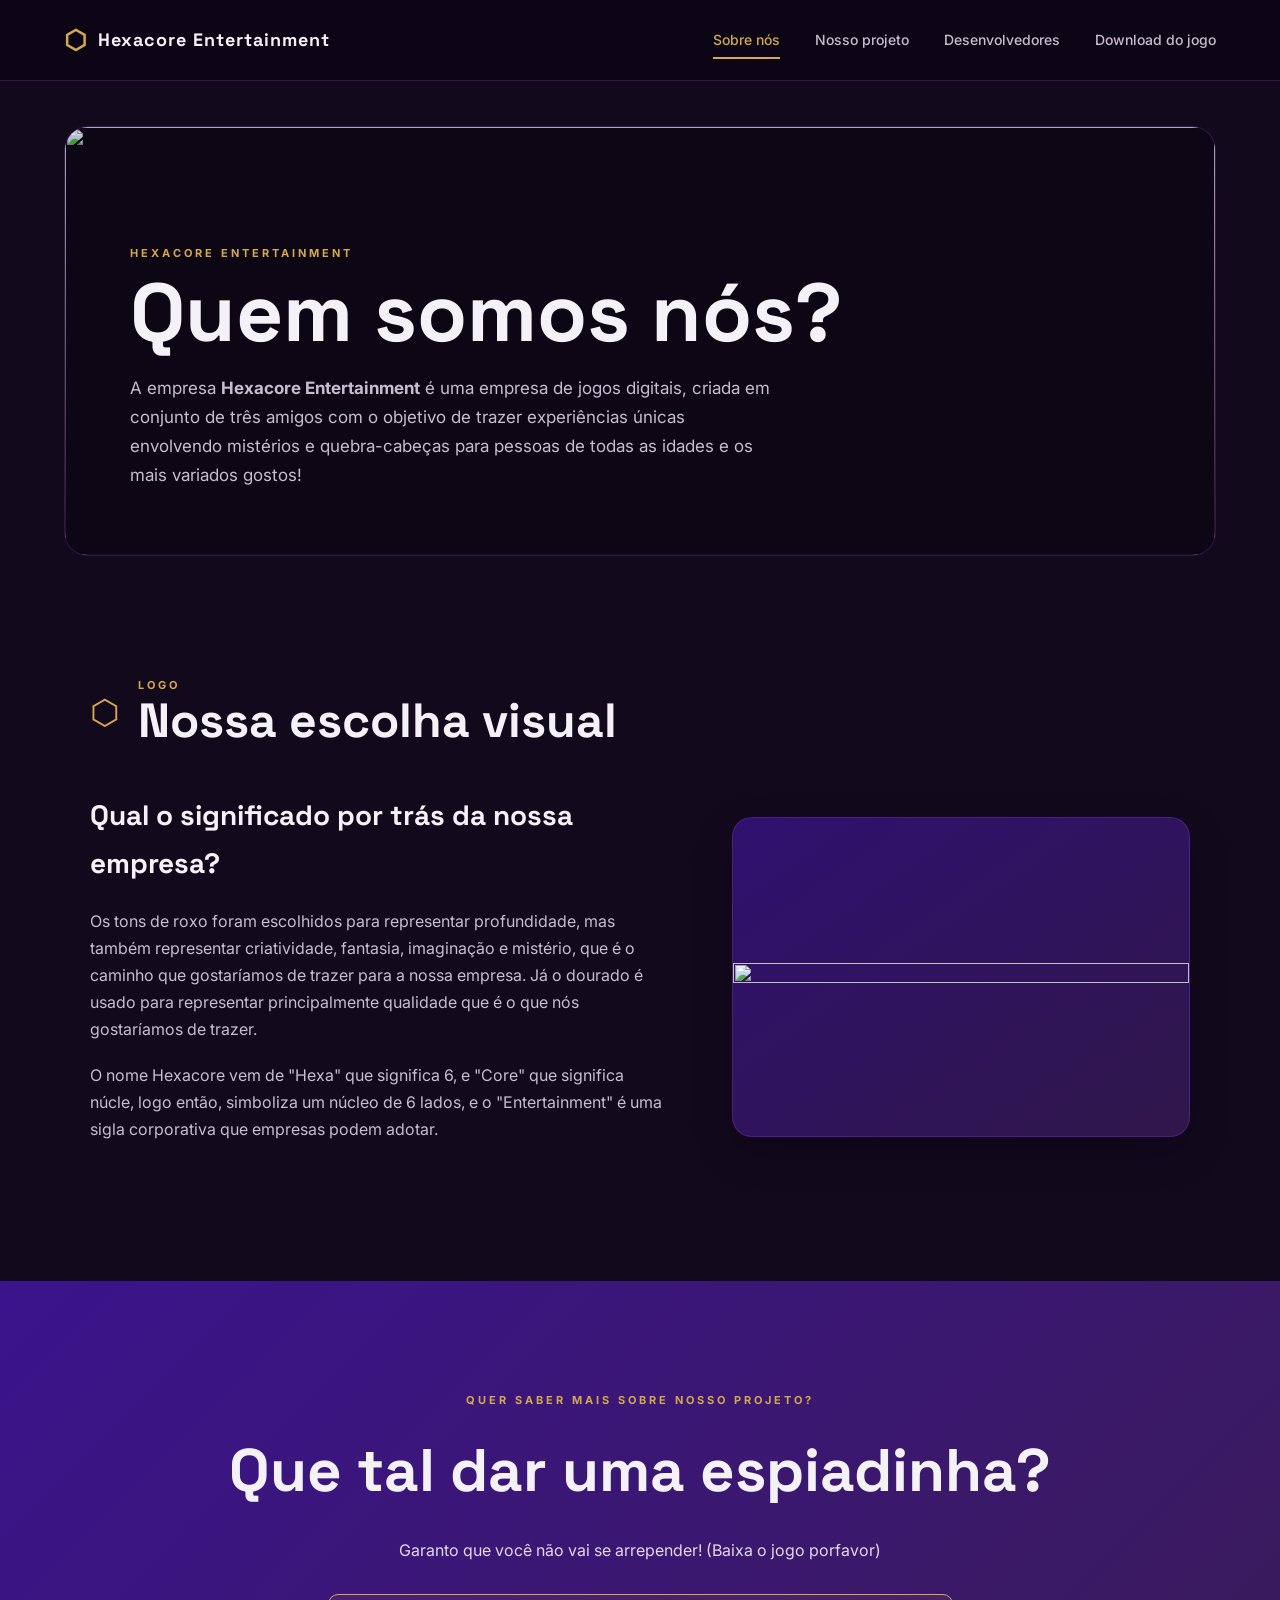
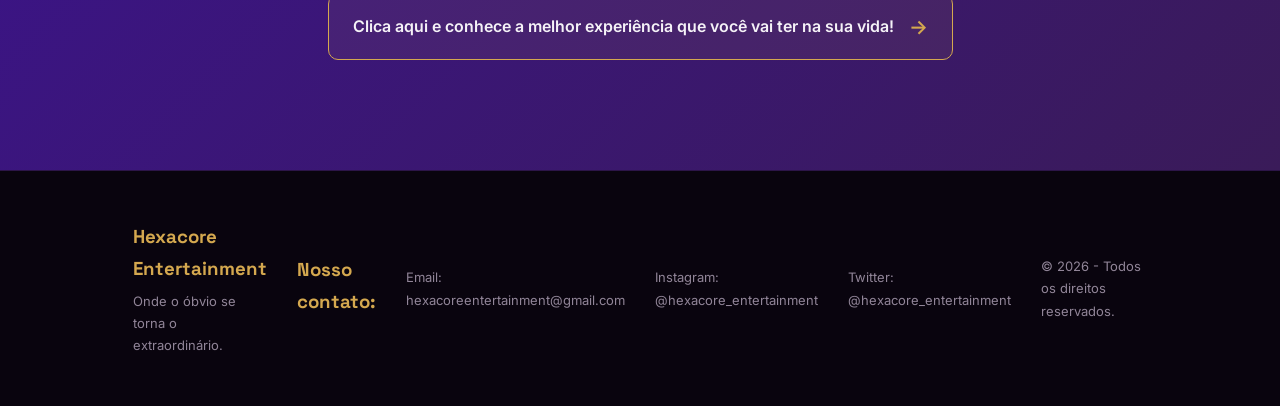
==== index.html @ 91d8fee3 "Add files via upload" ====
<!DOCTYPE html>
<html lang="pt-BR">
<head>
    <meta charset="UTF-8">
    <meta name="viewport" content="width=device-width, initial-scale=1.0">
    <title>Hexacore Entertainment | Início</title>
    <link rel="stylesheet" href="style.css">
</head>
<body>
    <header class="navegacao">
        <div class="ncaixa">
            <a href="index.html" class="logosite"><span>⬡</span>Hexacore Entertainment</a>
            <nav>
                <a href="index.html" class="active">Sobre nós</a>
                <a href="jogo.html">Nosso projeto</a>
                <a href="desenvolvedores.html">Desenvolvedores</a>
                <a href="download.html">Download do jogo</a>
            </nav>
        </div>
    </header>

    <main>
        <section class="bannerhex">
            <div class="bannerhexacore">

                <img src="imagens/BANNER HEXACORE.png">

                <div class="efeitobannerhex">

                    <p class="titulozinhohex">Hexacore Entertainment</p>
                    <h1>Quem somos nós?</h1>
                    <p>A empresa <strong>Hexacore Entertainment</strong> é uma empresa de jogos digitais, criada em conjunto de três amigos com o objetivo de trazer experiências únicas envolvendo mistérios e quebra-cabeças para pessoas de todas as idades e os mais variados gostos!</p>

                </div>
            </div>
        </section>

        <section class="logohex">
            <div class="titulogohex">
                <span>⬡</span>

                <div>

                    <p>Logo</p>
                    <h2>Nossa escolha visual</h2>

                </div>
            </div>
            
            <div class="campohex">

                <div class="campothex">

                    <h3>Qual o significado por trás da nossa empresa?</h3>
                    <p>Os tons de roxo foram escolhidos para representar profundidade, mas também representar criatividade, fantasia, imaginação e mistério, que é o caminho que gostaríamos de trazer para a nossa empresa. Já o dourado é usado para representar principalmente qualidade que é o que nós gostaríamos de trazer.</p>
                    <p>O nome Hexacore vem de "Hexa" que significa 6, e "Core" que significa núcle, logo então, simboliza um núcleo de 6 lados, e o "Entertainment" é uma sigla corporativa que empresas podem adotar.</p>
                
                </div>

                <div class="fotologohex">

                    <img src="imagens/LOGO HEXACORE.png">

                </div>
            </div>
        </section>

        <section class="pagprohex">
            <div class="pagprochex">

                <p class="titulozinhohex">Quer saber mais sobre nosso projeto?</p>
                <h2>Que tal dar uma espiadinha?</h2>
                <p>Garanto que você não vai se arrepender! (Baixa o jogo porfavor)</p>

                <a href="jogo.html" class="botaopagjogo">Clica aqui e conhece a melhor experiência que você vai ter na sua vida!<span>→</span></a>

            </div>
        </section>
    </main>

    <footer>
        <div class="chamanos">
            <div>

                <h3>Hexacore Entertainment</h3>
                <p>Onde o óbvio se torna o extraordinário.</p>

            </div>

            <h3>Nosso contato:</h3>
            <p>Email: hexacoreentertainment@gmail.com</p>
            <p>Instagram: @hexacore_entertainment</p>
            <p>Twitter: @hexacore_entertainment</p>
            <p>© 2026 - Todos os direitos reservados.</p>

        </div>
    </footer>

    <script src="script.js"></script>

</body>

</html>
---- style.css ----
@import url('https://fonts.googleapis.com/css2?family=Inter:wght@300;400;500;600;700&family=Space+Grotesk:wght@400;500;600;700&display=swap');

:root {
    --roxo: #3B138C;
    --roxo-escuro: #3A1B59;
    --roxo-claro: #9349F2;

    --fundo: #12091d;
    --fundo-escuro: #0d0615;

    --texto: #f5f2f7;
    --texto-suave: #c8bdd0;

    --borda: rgba(147, 73, 242, 0.25);

    --dourado: #D4A84F;
    --dourado-claro: #E7C46A;

    /* Jogo / Download */
    --vinho: #471829;
    --vinho-escuro: #30101B;
    --bege: #A68263;
    --marrom: #8C6354;
    --marrom-escuro: #734743;
    --fundo-jogo: #1b0b12;
    --texto-suave-jogo: #d7c4b8;
}

* {
    margin: 0;
    padding: 0;
    box-sizing: border-box;
}

html {
    scroll-behavior: smooth;
}

body {
    font-family: 'Inter', sans-serif;
    background: var(--fundo);
    color: var(--texto);
    line-height: 1.7;
}

img {
    max-width: 100%;
    display: block;
}

a {
    text-decoration: none;
    color: inherit;
}

section {
    position: relative;
}

.navegacao {
    position: sticky;
    top: 0;
    z-index: 1000;
    width: 100%;
    background: rgba(13, 6, 21, 0.92);
    backdrop-filter: blur(15px);
    border-bottom: 1px solid var(--borda);
}

.ncaixa {
    width: min(1200px, 90%);
    margin: auto;
    min-height: 80px;
    display: flex;
    align-items: center;
    justify-content: space-between;
    gap: 30px;
}

.logosite {
    display: flex;
    align-items: center;
    gap: 10px;
    font-family: 'Space Grotesk', sans-serif;
    font-size: 18px;
    font-weight: 700;
    letter-spacing: 1px;
    white-space: nowrap;
}

.logosite span {
    color: var(--dourado);
    font-size: 26px;
    line-height: 1;
    transition: 0.3s;
}

.logosite:hover span {
    transform: rotate(30deg) scale(1.1);
    color: var(--dourado-claro);
}

nav {
    display: flex;
    align-items: center;
    gap: 35px;
}

nav a {
    position: relative;
    color: var(--texto-suave);
    font-size: 14px;
    font-weight: 500;
    padding: 10px 0;
    transition: 0.3s;
}

nav a:hover,
nav a.active {
    color: var(--dourado);
}

nav a::after {
    content: "";
    position: absolute;
    left: 0;
    bottom: 3px;
    width: 0;
    height: 2px;
    background: var(--dourado);
    transition: 0.3s;
}

nav a:hover::after,
nav a.active::after {
    width: 100%;
}

.bannerhex {
    width: min(1200px, 90%);
    margin: 45px auto 0;
}

.bannerhexacore {
    position: relative;
    width: 100%;
    height: 430px;
    overflow: hidden;
    border-radius: 24px;
    border: 1px solid var(--borda);
    background: var(--fundo-escuro);
}

.bannerhexacore img {
    width: 100%;
    height: 100%;
    object-fit: cover;
    transition: 0.6s;
}

.bannerhexacore:hover img {
    transform: scale(1.03);
}

.efeitobannerhex {
    position: absolute;
    inset: 0;
    display: flex;
    flex-direction: column;
    justify-content: flex-end;
    padding: 65px;
    background: linear-gradient(
        to top,
        rgba(13, 6, 21, 0.95),
        rgba(13, 6, 21, 0.10)
    );
}

.efeitobannerhex h1 {
    font-family: 'Space Grotesk', sans-serif;
    font-size: clamp(42px, 7vw, 82px);
    line-height: 1;
    margin: 10px 0 20px;
}

.efeitobannerhex p:last-child {
    max-width: 650px;
    color: var(--texto-suave);
    font-size: 17px;
}

.titulozinhohex,
.titulozinhoman,
.titulozinhodow {
    color: var(--dourado);
    font-size: 11px;
    font-weight: 700;
    letter-spacing: 3px;
    text-transform: uppercase;
}

.logohex {
    width: min(1100px, 90%);
    margin: 120px auto;
}

.titulogohex,
.descpersoman,
.desenman,
.mapamana,
.equipehex,
.baixajogo {
    display: flex;
    align-items: center;
    gap: 18px;
    margin-bottom: 45px;
}

.titulogohex > span,
.descpersoman > span,
.desenman > span,
.mapamana > span,
.equipehex > span,
.baixajogo > span {
    color: var(--dourado);
    font-size: 34px;
    line-height: 1;
}

.titulogohex p,
.descpersoman p,
.desenman p,
.mapamana p,
.equipehex p,
.baixajogo p {
    color: var(--dourado);
    font-size: 11px;
    font-weight: 700;
    letter-spacing: 3px;
    text-transform: uppercase;
}

.titulogohex h2,
.descpersoman h2,
.desenman h2,
.mapamana h2,
.equipehex h2,
.baixajogo h2 {
    font-family: 'Space Grotesk', sans-serif;
    font-size: clamp(30px, 4vw, 48px);
    line-height: 1.1;
}

.campohex {
    display: grid;
    grid-template-columns: 1fr 0.8fr;
    gap: 70px;
    align-items: center;
}

.campothex h3 {
    font-family: 'Space Grotesk', sans-serif;
    font-size: 28px;
    margin-bottom: 20px;
}

.campothex p {
    color: var(--texto-suave);
    margin-bottom: 18px;
}

.fotologohex {
    min-height: 320px;
    padding: 0;
    display: flex;
    align-items: center;
    justify-content: center;
    background: linear-gradient(
        145deg,
        rgba(59, 19, 140, 0.75),
        rgba(58, 27, 89, 0.75)
    );
    border: 1px solid var(--borda);
    border-radius: 20px;
    overflow: hidden;
    transition: 0.4s;
    box-shadow: 0 15px 40px rgba(0, 0, 0, 0.20);
}

.fotologohex:hover {
    border-color: var(--roxo-claro);
    transform: translateY(-5px);
    box-shadow: 0 20px 45px rgba(59, 19, 140, 0.35);
}

.fotologohex img {
    width: 100%;
    height: 100%;
    max-width: none;
    object-fit: cover;
    object-position: center;
    display: block;
    transition: 0.4s;
}

.fotologohex:hover img {
    transform: scale(1.04);
}

.pagprohex {
    width: 100%;
    padding: 110px 6%;
    background: linear-gradient(135deg, var(--roxo), var(--roxo-escuro));
}

.pagprochex {
    width: min(900px, 90%);
    margin: auto;
    text-align: center;
}

.pagprochex .titulozinhohex {
    margin-bottom: 10px;
}

.pagprochex h2 {
    font-family: 'Space Grotesk', sans-serif;
    font-size: clamp(35px, 5vw, 60px);
    margin-bottom: 15px;
}

.pagprochex p:not(.titulozinhohex) {
    color: #e3d9eb;
    margin-bottom: 30px;
}

.botaopagjogo,
.botaodownload {
    display: inline-flex;
    align-items: center;
    gap: 15px;
    padding: 15px 24px;
    border: 1px solid var(--dourado);
    border-radius: 10px;
    color: var(--texto);
    background: rgba(212, 168, 79, 0.08);
    font-weight: 600;
    transition: 0.3s;
}

.botaopagjogo span,
.botaodownload span {
    color: var(--dourado);
    font-size: 20px;
}

.botaopagjogo:hover,
.botaodownload:hover {
    background: var(--dourado);
    color: #160d06;
    transform: translateY(-3px);
}

.botaopagjogo:hover span,
.botaodownload:hover span {
    color: #160d06;
}

.paginaman {
    background: var(--fundo-jogo);
    color: #f4eee9;
}

.paginaman .navegacao,
.paginadownload .navegacao {
    background: rgba(48, 16, 27, 0.94);
    border-bottom-color: rgba(166, 130, 99, 0.25);
}

.paginaman nav a,
.paginadownload nav a {
    color: #d8c7bb;
}

.paginaman nav a:hover,
.paginaman nav a.active,
.paginadownload nav a:hover,
.paginadownload nav a.active {
    color: var(--bege);
}

.paginaman nav a::after,
.paginadownload nav a::after {
    background: var(--bege);
}

.bannerman {
    width: min(1200px, 90%);
    margin: 45px auto 0;
}

.bannermanor {
    position: relative;
    height: 430px;
    overflow: hidden;
    border-radius: 24px;
    border: 1px solid rgba(166, 130, 99, 0.25);
    background: #170a0f;
}

.bannermanor img {
    width: 100%;
    height: 100%;
    object-fit: cover;
    transition: 0.6s;
}

.bannermanor:hover img {
    transform: scale(1.03);
}

.efeitobannerman {
    position: absolute;
    inset: 0;
    display: flex;
    flex-direction: column;
    justify-content: flex-end;
    padding: 65px;
    background: linear-gradient(
        to top,
        rgba(31, 9, 17, 0.96),
        rgba(31, 9, 17, 0.08)
    );
}

.efeitobannerman h1 {
    font-family: 'Space Grotesk', sans-serif;
    font-size: clamp(42px, 7vw, 82px);
    line-height: 1;
    margin: 10px 0 20px;
}

.efeitobannerman p:last-child {
    max-width: 720px;
    color: var(--texto-suave-jogo);
    font-size: 17px;
}

.logoman,
.desenvolvimentoman {
    width: min(1100px, 90%);
    margin: 120px auto;
}

.titulogoman {
    display: flex;
    align-items: center;
    gap: 18px;
    margin-bottom: 45px;
}

.titulogoman > span {
    color: var(--dourado);
    font-size: 34px;
}

.titulogoman p,
.desenjogo,
.mapamana p {
    color: var(--bege);
    font-size: 11px;
    font-weight: 700;
    letter-spacing: 3px;
    text-transform: uppercase;
}

.titulogoman h2,
.mapamana h2 {
    font-family: 'Space Grotesk', sans-serif;
    font-size: clamp(30px, 4vw, 48px);
    line-height: 1.1;
}

.signifman {
    display: grid;
    grid-template-columns: 1fr 0.8fr;
    gap: 70px;
    align-items: center;
}

.signifman h3 {
    font-family: 'Space Grotesk', sans-serif;
    font-size: 28px;
    margin-bottom: 20px;
}

.signifman p {
    color: var(--texto-suave-jogo);
    margin-bottom: 18px;
}

.fotologoman {
    min-height: 320px;
    padding: 0;
    display: flex;
    align-items: center;
    justify-content: center;
    background: rgba(166, 130, 99, 0.08);
    border: 1px solid rgba(166, 130, 99, 0.25);
    border-radius: 20px;
    transition: 0.4s;
}

.fotologoman:hover {
    border-color: var(--bege);
    transform: translateY(-5px);
}

.fotologoman img {
    width: 100%;
    height: 100%;
    max-width: none;
    object-fit: cover;
    object-position: center;
    display: block;
}

.pesonaman {
    width: 100%;
    padding: 120px 6%;
    background: linear-gradient(135deg, #30101b, #471829);
}

.descpersoman {
    width: min(1100px, 90%);
    margin-left: auto;
    margin-right: auto;
}

.personagemman {
    width: min(1100px, 90%);
    margin: auto;
    display: grid;
    grid-template-columns: repeat(3, 1fr);
    gap: 25px;
}

.cardalexandre,
.cardalex,
.cardalexis {
    overflow: hidden;
    background: #241017;
    border: 1px solid rgba(166, 130, 99, 0.25);
    border-radius: 18px;
    transition: 0.4s;
}

.cardalexandre:hover,
.cardalex:hover,
.cardalexis:hover {
    transform: translateY(-8px);
    border-color: var(--bege);
    box-shadow: 0 20px 40px rgba(0, 0, 0, 0.30);
}

.imgalexandre,
.imgalex,
.imgalexis {
    height: 390px;
    overflow: hidden;
    background: #170a0f;
}

.imgalexandre img,
.imgalex img,
.imgalexis img {
    width: 100%;
    height: 100%;
    object-fit: cover;
    transition: 0.5s;
}

.cardalexandre:hover img,
.cardalex:hover img,
.cardalexis:hover img {
    transform: scale(1.05);
}

.descalexandre,
.descalex,
.descalexis {
    padding: 25px;
}

.descalexandre span,
.descalex span,
.descalexis span {
    color: var(--bege);
    font-size: 11px;
    font-weight: 700;
    letter-spacing: 2px;
}

.descalexandre h3,
.descalex h3,
.descalexis h3 {
    font-family: 'Space Grotesk', sans-serif;
    font-size: 23px;
    margin: 8px 0 12px;
}

.descalexandre p,
.descalex p,
.descalexis p {
    color: var(--texto-suave-jogo);
    font-size: 14px;
}

.desenvolvimentoman {
    margin-bottom: 120px;
}

.desenman {
    margin-bottom: 0;
}

.desenvolvimentojogo {
    display: grid;
    grid-template-columns: repeat(2, 1fr);
    gap: 25px;
    margin-top: 50px;
}

.desenvolvimentoa,
.desenvolvimentob,
.desenvolvimentoc {
    position: relative;
    min-height: 300px;
    overflow: hidden;
    background: #170a0f;
    border: 1px solid rgba(166, 130, 99, 0.25);
    border-radius: 18px;
    transition: 0.4s;
}

.desenvolvimentoa {
    grid-row: span 2;
    min-height: 625px;
}

.desenvolvimentoa:hover,
.desenvolvimentob:hover,
.desenvolvimentoc:hover {
    border-color: var(--bege);
    transform: translateY(-5px);
}

.desenvolvimentoa img,
.desenvolvimentob img,
.desenvolvimentoc img {
    width: 100%;
    height: 100%;
    object-fit: cover;
    transition: 0.5s;
}

.desenvolvimentoa:hover img,
.desenvolvimentob:hover img,
.desenvolvimentoc:hover img {
    transform: scale(1.04);
}

.desenvolvimentoa::after,
.desenvolvimentob::after,
.desenvolvimentoc::after {
    content: "";
    position: absolute;
    inset: 0;
    background: linear-gradient(
        to top,
        rgba(13, 6, 21, 0.95),
        transparent 60%
    );
}

.desenvolvimentoa > div,
.desenvolvimentob > div,
.desenvolvimentoc > div {
    position: absolute;
    left: 30px;
    bottom: 25px;
    z-index: 2;
}

.desenvolvimentoa span,
.desenvolvimentob span,
.desenvolvimentoc span {
    color: var(--bege);
    font-size: 10px;
    font-weight: 700;
    letter-spacing: 2px;
}

.desenvolvimentoa h3,
.desenvolvimentob h3,
.desenvolvimentoc h3 {
    font-family: 'Space Grotesk', sans-serif;
    font-size: 22px;
    margin-top: 5px;
}

.mapaman {
    width: 100%;
    padding: 120px 6%;
    background: #30101b;
}

.mapamana {
    width: min(1100px, 90%);
    margin-left: auto;
    margin-right: auto;
}

.mapamano {
    width: min(1100px, 90%);
    margin: 50px auto;
    display: grid;
    grid-template-columns: 1.3fr 0.7fr;
    gap: 50px;
    align-items: center;
}

.mapamanb {
    min-height: 400px;
    overflow: hidden;
    border-radius: 20px;
    border: 1px solid rgba(166, 130, 99, 0.25);
}

.mapamanb img {
    width: 100%;
    height: 100%;
    min-height: 400px;
    object-fit: cover;
    transition: 0.5s;
}

.mapamanb:hover img {
    transform: scale(1.04);
}

.mapatexto h3 {
    font-family: 'Space Grotesk', sans-serif;
    font-size: 28px;
    margin-bottom: 15px;
}

.mapatexto p {
    color: var(--texto-suave-jogo);
    margin-bottom: 18px;
}

.desenvolvedores {
    width: min(1100px, 90%);
    margin: 120px auto;
}

.descricaoequipe {
    max-width: 800px;
    color: var(--texto-suave);
    margin-top: -20px;
    margin-bottom: 55px;
}

.desenvolhex {
    display: grid;
    grid-template-columns: repeat(3, 1fr);
    gap: 25px;
}

.alan,
.gaby,
.grazi {
    overflow: hidden;
    background: #170a22;
    border: 1px solid var(--borda);
    border-radius: 18px;
    transition: 0.4s;
}

.alan:hover,
.gaby:hover,
.grazi:hover {
    transform: translateY(-8px);
    border-color: var(--dourado);
    box-shadow: 0 20px 40px rgba(0, 0, 0, 0.30);
}

.fotoalan,
.fotogaby,
.fotograzi {
    height: 390px;
    overflow: hidden;
    background: var(--fundo-escuro);
}

.fotoalan img,
.fotogaby img,
.fotograzi img {
    width: 100%;
    height: 100%;
    object-fit: cover;
    transition: 0.5s;
}

.alan:hover img,
.gaby:hover img,
.grazi:hover img {
    transform: scale(1.05);
}

.descalan,
.descgaby,
.descgrazi {
    padding: 25px;
}

.descalan h3,
.descgaby h3,
.descgrazi h3 {
    font-family: 'Space Grotesk', sans-serif;
    font-size: 23px;
    margin-bottom: 12px;
}

.descalan p,
.descgaby p,
.descgrazi p {
    color: var(--texto-suave);
    font-size: 14px;
}

.paginadownload {
    background: var(--fundo-jogo);
}

.downloadjogo {
    width: min(900px, 90%);
    margin: 120px auto 80px;
    text-align: center;
}

.baixajogo {
    justify-content: center;
    text-align: left;
    margin-bottom: 25px;
}

.incentivadownload {
    max-width: 750px;
    margin: auto;
    color: var(--texto-suave-jogo);
}

.rediricionamento {
    width: 100%;
    padding: 100px 6%;
    background: linear-gradient(135deg, #30101b, #471829);
}

.caixadownload {
    width: min(800px, 90%);
    margin: auto;
    padding: 65px 50px;
    text-align: center;
    background: rgba(166, 130, 99, 0.08);
    border: 1px solid rgba(166, 130, 99, 0.25);
    border-radius: 22px;
    box-shadow: 0 20px 50px rgba(0, 0, 0, 0.20);
}

.simbolodownload {
    width: 65px;
    height: 65px;
    display: grid;
    place-items: center;
    margin: 0 auto 25px;
    color: var(--dourado);
    border: 1px solid rgba(166, 130, 99, 0.35);
    border-radius: 16px;
    font-size: 34px;
}

.caixadownload h2 {
    font-family: 'Space Grotesk', sans-serif;
    font-size: clamp(35px, 5vw, 55px);
    margin: 8px 0 15px;
}

.caixadownload > p:not(.titulozinhodow) {
    max-width: 600px;
    margin: 0 auto 30px;
    color: var(--texto-suave-jogo);
}

.botaodownload {
    border-color: var(--bege);
}

footer {
    padding: 50px 6%;
    background: #09040e;
    border-top: 1px solid var(--borda);
}

.chamanos,
.chamanosman {
    width: min(1100px, 90%);
    margin: auto;
    display: flex;
    align-items: center;
    justify-content: space-between;
    gap: 30px;
}

.chamanos h3,
.chamanosman h3 {
    font-family: 'Space Grotesk', sans-serif;
    color: var(--dourado);
    margin-bottom: 5px;
}

.chamanos p,
.chamanosman p {
    color: #918598;
    font-size: 13px;
}

.paginaman footer,
.paginadownload footer {
    background: #30101B;
    border-top-color: rgba(166, 130, 99, 0.25);
}

.paginaman footer p,
.paginadownload footer p {
    color: var(--texto-suave-jogo);
}

.fade-element {
    opacity: 0;
    transform: translateY(25px);
    transition: opacity 0.7s ease, transform 0.7s ease;
}

.fade-element.show {
    opacity: 1;
    transform: translateY(0);
}

@media (max-width: 850px) {
    .ncaixa {
        flex-direction: column;
        padding: 20px 0;
        gap: 15px;
    }

    nav {
        gap: 20px;
        flex-wrap: wrap;
        justify-content: center;
    }

    .bannerhex,
    .bannerman {
        margin-top: 25px;
    }

    .bannerhexacore,
    .bannermanor {
        height: 350px;
    }

    .efeitobannerhex,
    .efeitobannerman {
        padding: 35px;
    }

    .campohex,
    .signifman,
    .mapamano {
        grid-template-columns: 1fr;
        gap: 40px;
    }

    .personagemman,
    .desenvolhex {
        grid-template-columns: 1fr 1fr;
    }

    .desenvolvimentojogo {
        grid-template-columns: 1fr;
    }

    .desenvolvimentoa {
        grid-row: auto;
        min-height: 400px;
    }

    .chamanos,
    .chamanosman {
        flex-direction: column;
        align-items: flex-start;
    }
}

@media (max-width: 500px) {
    .ncaixa {
        width: 92%;
    }

    .logosite {
        font-size: 15px;
    }

    nav {
        gap: 15px;
    }

    nav a {
        font-size: 12px;
    }

    .bannerhex,
    .bannerman {
        width: 94%;
    }

    .bannerhexacore,
    .bannermanor {
        height: 300px;
        border-radius: 18px;
    }

    .efeitobannerhex,
    .efeitobannerman {
        padding: 25px;
    }

    .efeitobannerhex h1,
    .efeitobannerman h1 {
        font-size: 40px;
    }

    .efeitobannerhex p:last-child,
    .efeitobannerman p:last-child {
        font-size: 14px;
    }

    .logohex,
    .logoman,
    .desenvolvimentoman,
    .desenvolvedores {
        width: 90%;
        margin-top: 80px;
        margin-bottom: 80px;
    }

    .titulogohex,
    .titulogoman,
    .descpersoman,
    .desenman,
    .mapamana,
    .equipehex,
    .baixajogo {
        gap: 12px;
        margin-bottom: 30px;
    }

    .titulogohex > span,
    .titulogoman > span,
    .descpersoman > span,
    .desenman > span,
    .mapamana > span,
    .equipehex > span,
    .baixajogo > span {
        font-size: 24px;
    }

    .titulogohex h2,
    .titulogoman h2,
    .descpersoman h2,
    .desenman h2,
    .mapamana h2,
    .equipehex h2,
    .baixajogo h2 {
        font-size: 32px;
    }

    .personagemman,
    .desenvolhex {
        grid-template-columns: 1fr;
    }

    .imgalexandre,
    .imgalex,
    .imgalexis,
    .fotoalan,
    .fotogaby,
    .fotograzi {
        height: 350px;
    }

    .pesonaman,
    .mapaman,
    .rediricionamento,
    .pagprohex {
        padding: 80px 5%;
    }

    .fotologohex,
    .fotologoman {
        min-height: 280px;
        padding: 0;
    }

    .fotologohex img,
    .fotologoman img {
        width: 100%;
        height: 100%;
        max-width: none;
        object-fit: cover;
        object-position: center;
    }

    .caixadownload {
        padding: 50px 25px;
    }

    .caixadownload h2 {
        font-size: 38px;
    }

    .chamanos,
    .chamanosman {
        width: 90%;
    }
}
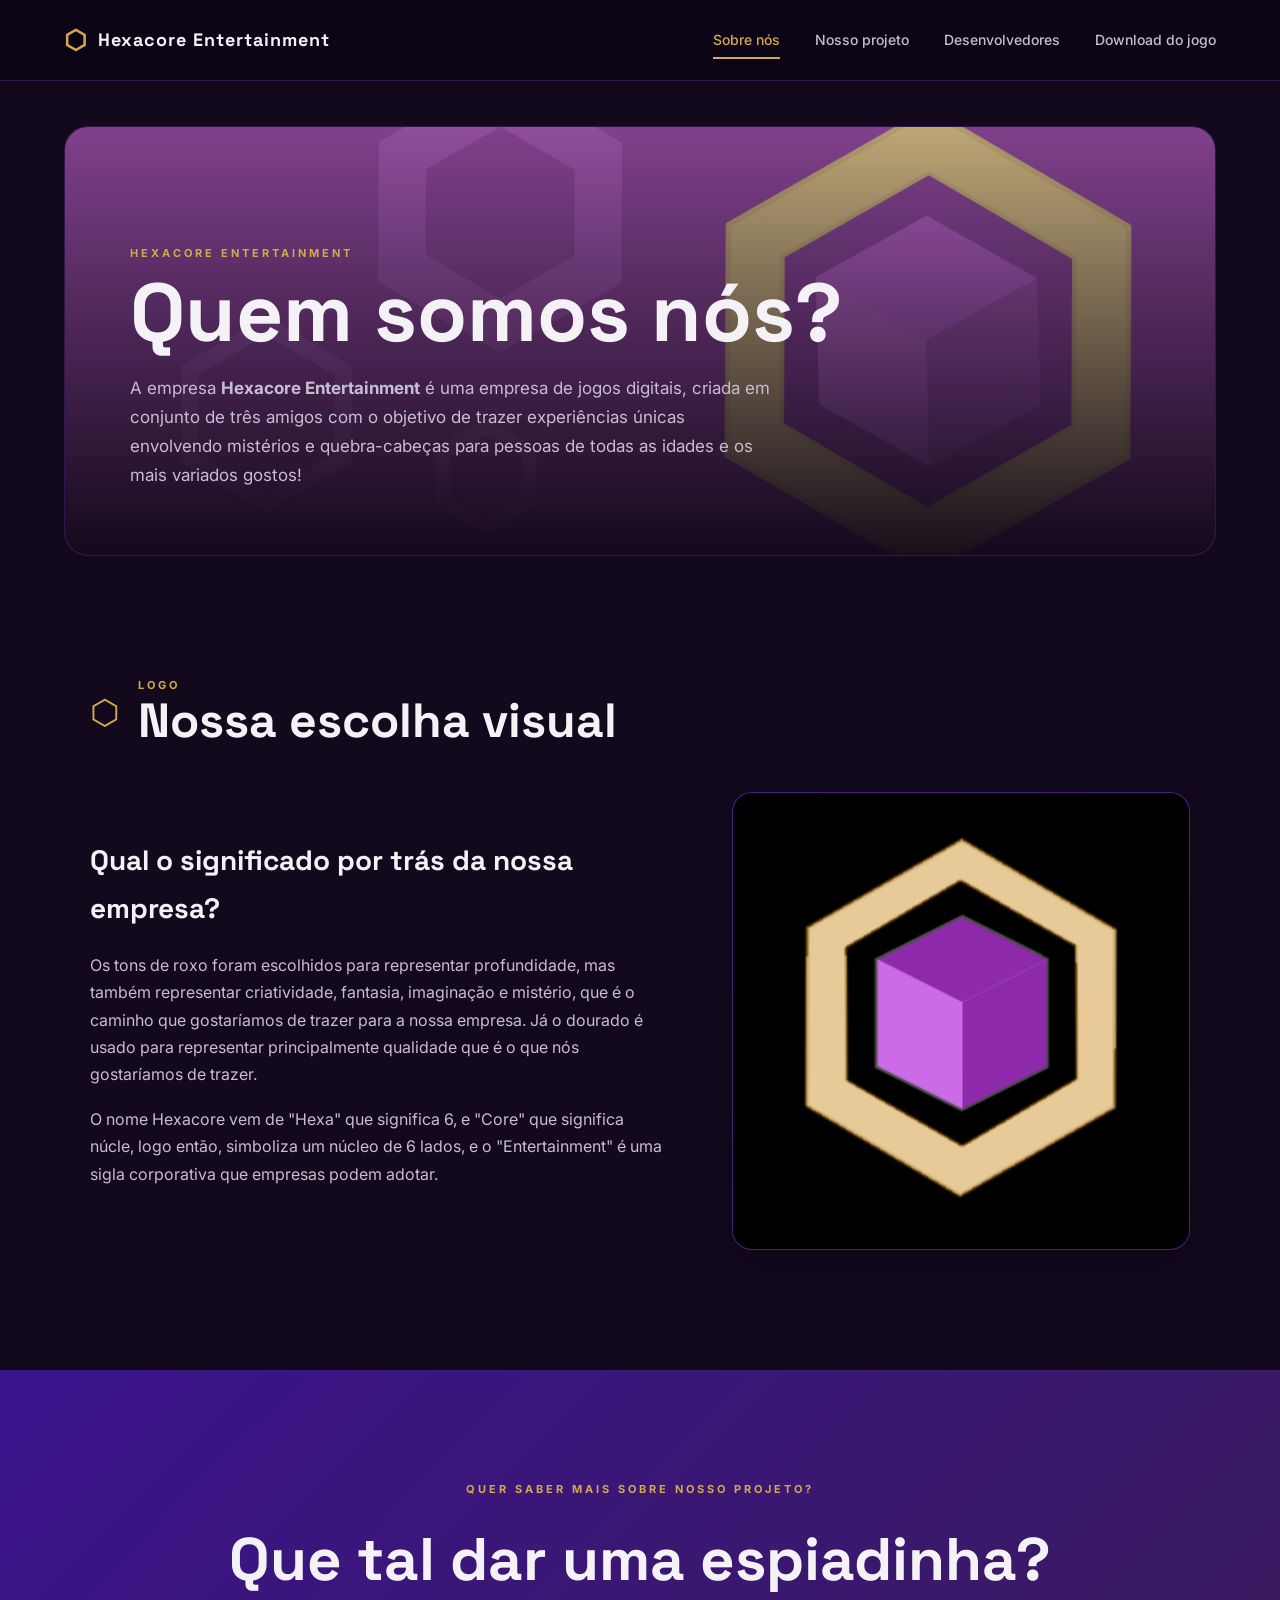
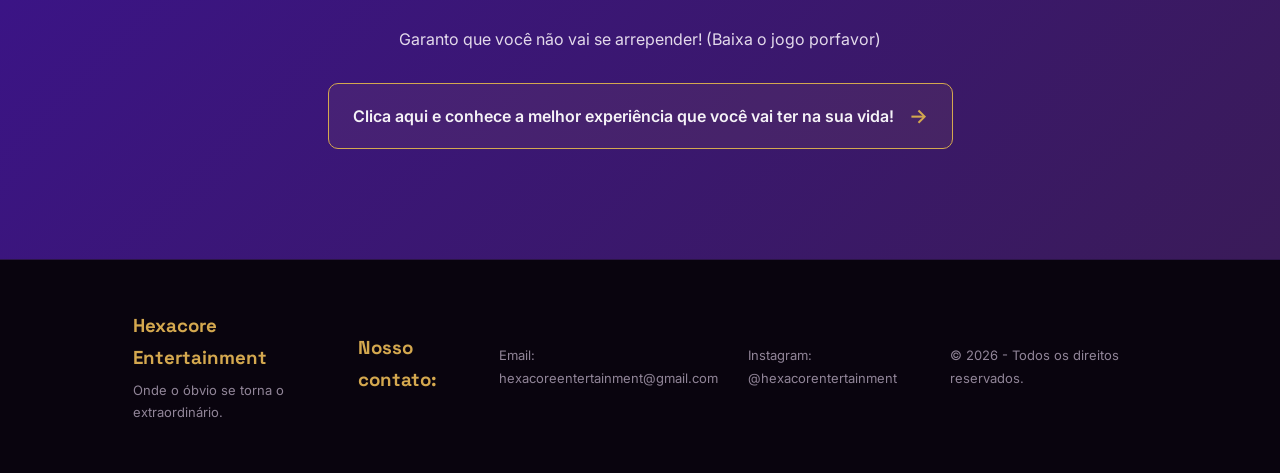
==== commit 09fe116f: "Update index.html" ====
--- a/index.html
+++ b/index.html
@@ -89,8 +89,7 @@
 
             <h3>Nosso contato:</h3>
             <p>Email: hexacoreentertainment@gmail.com</p>
-            <p>Instagram: @hexacore_entertainment</p>
-            <p>Twitter: @hexacore_entertainment</p>
+            <p>Instagram: @hexacorentertainment</p>
             <p>© 2026 - Todos os direitos reservados.</p>
 
         </div>
@@ -100,4 +99,4 @@
 
 </body>
 
-</html>+</html>
